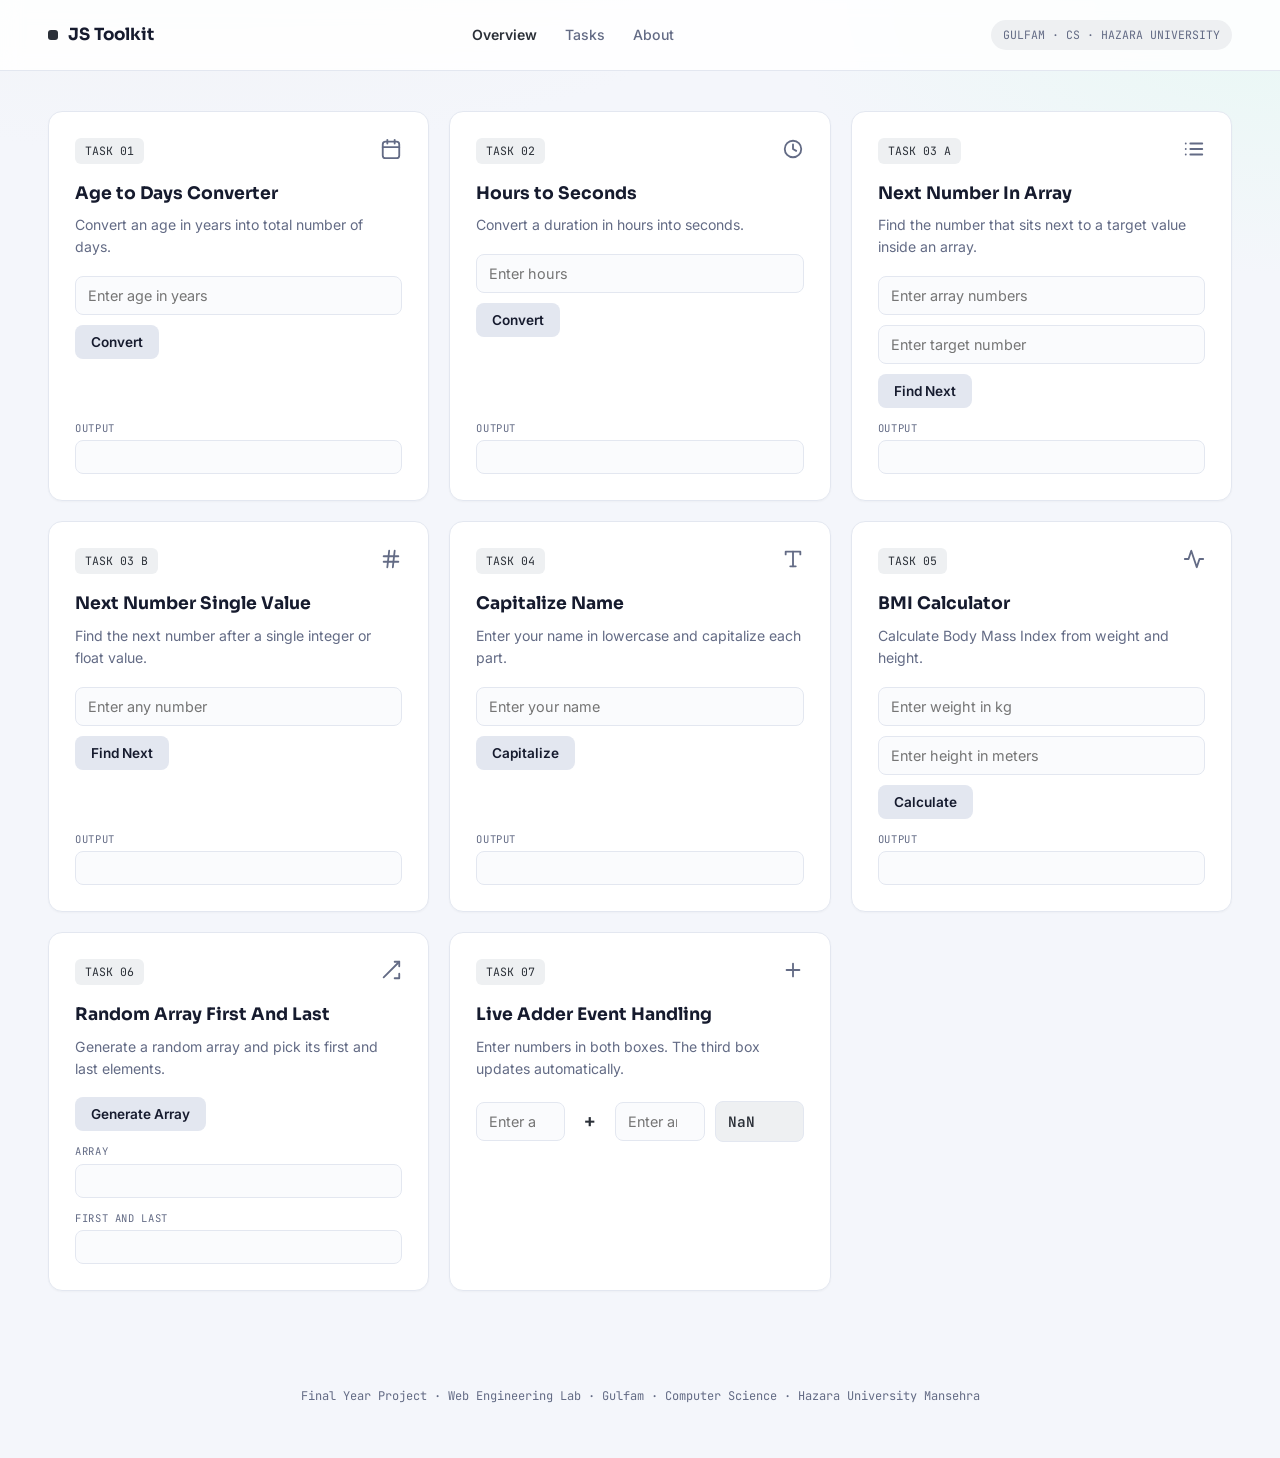
==== index.html @ b4208c53 "Update index.html" ====
<!DOCTYPE html>
<html lang="en">
<head>
<meta charset="UTF-8">
<meta name="viewport" content="width=device-width, initial-scale=1.0">

<title>JS Utility Toolkit</title>

<link rel="preconnect" href="https://fonts.googleapis.com">
<link rel="preconnect" href="https://fonts.gstatic.com" crossorigin>

<link href="https://fonts.googleapis.com/css2?family=Sora:wght@500;600;700;800&family=Inter:wght@400;500;600&family=JetBrains+Mono:wght@400;500&display=swap" rel="stylesheet">

<link rel="stylesheet" href="style.css">
</head>

<body>

<header class="topbar" id="topbar">

  <div class="brand">
    <span class="brand__dot"></span>
    JS Toolkit
  </div>

  <nav class="topbar__nav">
    <a href="#task1" class="active">Overview</a>
    <a href="#task1">Tasks</a>
    <a href="#about">About</a>
  </nav>

  <div class="meta">
    GULFAM · CS · HAZARA UNIVERSITY
  </div>

</header>


<main class="cards">

  <!-- TASK 1 -->
  <section class="card" id="task1">

    <div class="card__top">
      <span class="card__no">TASK 01</span>

      <div class="card__icon">
        <svg viewBox="0 0 24 24" fill="none"
        stroke="currentColor"
        stroke-width="2"
        stroke-linecap="round"
        stroke-linejoin="round">

          <rect x="3" y="4" width="18" height="18" rx="3"></rect>
          <line x1="16" y1="2" x2="16" y2="6"></line>
          <line x1="8" y1="2" x2="8" y2="6"></line>
          <line x1="3" y1="10" x2="21" y2="10"></line>

        </svg>
      </div>
    </div>

    <h3>Age to Days Converter</h3>

    <p>
      Convert an age in years into total number of days.
    </p>

    <input
      type="number"
      id="ageInput"
      placeholder="Enter age in years"
      min="0"
      step="any"
    >

    <button id="ageBtn">
      <span class="btn__label">Convert</span>
    </button>

    <div class="result" id="ageOutput">
      <span class="result-label">Output</span>
      <span class="result-value is-empty"></span>
    </div>

  </section>


  <!-- TASK 2 -->
  <section class="card" id="task2">

    <div class="card__top">
      <span class="card__no">TASK 02</span>

      <div class="card__icon">
        <svg viewBox="0 0 24 24" fill="none"
        stroke="currentColor"
        stroke-width="2"
        stroke-linecap="round"
        stroke-linejoin="round">

          <circle cx="12" cy="12" r="9"></circle>
          <polyline points="12 7 12 12 15.5 14"></polyline>

        </svg>
      </div>
    </div>

    <h3>Hours to Seconds</h3>

    <p>
      Convert a duration in hours into seconds.
    </p>

    <input
      type="number"
      id="hoursInput"
      placeholder="Enter hours"
      min="0"
      step="any"
    >

    <button id="hoursBtn">
      <span class="btn__label">Convert</span>
    </button>

    <div class="result" id="hoursOutput">
      <span class="result-label">Output</span>
      <span class="result-value is-empty"></span>
    </div>

  </section>


  <!-- TASK 3 A -->
  <section class="card" id="task3">

    <div class="card__top">
      <span class="card__no">TASK 03 A</span>

      <div class="card__icon">
        <svg viewBox="0 0 24 24" fill="none"
        stroke="currentColor"
        stroke-width="2"
        stroke-linecap="round"
        stroke-linejoin="round">

          <line x1="8" y1="6" x2="21" y2="6"></line>
          <line x1="8" y1="12" x2="21" y2="12"></line>
          <line x1="8" y1="18" x2="21" y2="18"></line>

          <line x1="3" y1="6" x2="3.01" y2="6"></line>
          <line x1="3" y1="12" x2="3.01" y2="12"></line>
          <line x1="3" y1="18" x2="3.01" y2="18"></line>

        </svg>
      </div>
    </div>

    <h3>Next Number In Array</h3>

    <p>
      Find the number that sits next to a target value inside an array.
    </p>

    <input
      type="text"
      id="arrayInput"
      placeholder="Enter array numbers"
    >

    <input
      type="number"
      id="arrayTarget"
      placeholder="Enter target number"
      step="any"
    >

    <button id="arrayBtn">
      <span class="btn__label">Find Next</span>
    </button>

    <div class="result" id="arrayOutput">
      <span class="result-label">Output</span>
      <span class="result-value is-empty"></span>
    </div>

  </section>


  <!-- TASK 3 B -->
  <section class="card" id="task3b">

    <div class="card__top">
      <span class="card__no">TASK 03 B</span>

      <div class="card__icon">
        <svg viewBox="0 0 24 24" fill="none"
        stroke="currentColor"
        stroke-width="2"
        stroke-linecap="round"
        stroke-linejoin="round">

          <line x1="4" y1="9" x2="20" y2="9"></line>
          <line x1="4" y1="15" x2="20" y2="15"></line>
          <line x1="10" y1="3" x2="8" y2="21"></line>
          <line x1="16" y1="3" x2="14" y2="21"></line>

        </svg>
      </div>
    </div>

    <h3>Next Number Single Value</h3>

    <p>
      Find the next number after a single integer or float value.
    </p>

    <input
      type="number"
      id="singleInput"
      placeholder="Enter any number"
      step="any"
    >

    <button id="singleBtn">
      <span class="btn__label">Find Next</span>
    </button>

    <div class="result" id="singleOutput">
      <span class="result-label">Output</span>
      <span class="result-value is-empty"></span>
    </div>

  </section>


  <!-- TASK 4 -->
  <section class="card" id="task4">

    <div class="card__top">
      <span class="card__no">TASK 04</span>

      <div class="card__icon">
        <svg viewBox="0 0 24 24" fill="none"
        stroke="currentColor"
        stroke-width="2"
        stroke-linecap="round"
        stroke-linejoin="round">

          <polyline points="4 7 4 4 20 4 20 7"></polyline>
          <line x1="9" y1="20" x2="15" y2="20"></line>
          <line x1="12" y1="4" x2="12" y2="20"></line>

        </svg>
      </div>
    </div>

    <h3>Capitalize Name</h3>

    <p>
      Enter your name in lowercase and capitalize each part.
    </p>

    <input
      type="text"
      id="nameInput"
      placeholder="Enter your name"
    >

    <button id="nameBtn">
      <span class="btn__label">Capitalize</span>
    </button>

    <div class="result" id="nameOutput">
      <span class="result-label">Output</span>
      <span class="result-value is-empty"></span>
    </div>

  </section>


  <!-- TASK 5 -->
  <section class="card" id="task5">

    <div class="card__top">
      <span class="card__no">TASK 05</span>

      <div class="card__icon">
        <svg viewBox="0 0 24 24" fill="none"
        stroke="currentColor"
        stroke-width="2"
        stroke-linecap="round"
        stroke-linejoin="round">

          <path d="M22 12h-4l-3 9L9 3l-3 9H2"></path>

        </svg>
      </div>
    </div>

    <h3>BMI Calculator</h3>

    <p>
      Calculate Body Mass Index from weight and height.
    </p>

    <input
      type="number"
      id="weightInput"
      placeholder="Enter weight in kg"
      min="0"
      step="any"
    >

    <input
      type="number"
      id="heightInput"
      placeholder="Enter height in meters"
      min="0"
      step="any"
    >

    <button id="bmiBtn">
      <span class="btn__label">Calculate</span>
    </button>

    <div class="result" id="bmiOutput">
      <span class="result-label">Output</span>
      <span class="result-value is-empty"></span>
    </div>

  </section>


  <!-- TASK 6 -->
  <section class="card" id="task6">

    <div class="card__top">
      <span class="card__no">TASK 06</span>

      <div class="card__icon">
        <svg viewBox="0 0 24 24" fill="none"
        stroke="currentColor"
        stroke-width="2"
        stroke-linecap="round"
        stroke-linejoin="round">

          <polyline points="16 3 21 3 21 8"></polyline>
          <line x1="4" y1="20" x2="21" y2="3"></line>
          <polyline points="21 16 21 21 16 21"></polyline>

        </svg>
      </div>
    </div>

    <h3>Random Array First And Last</h3>

    <p>
      Generate a random array and pick its first and last elements.
    </p>

    <button id="genArrayBtn">
      <span class="btn__label">Generate Array</span>
    </button>

    <div class="result" id="genArrayOutput">
      <span class="result-label">Array</span>
      <span class="result-value is-empty"></span>
    </div>

    <div class="result" id="endsOutput">
      <span class="result-label">First And Last</span>
      <span class="result-value is-empty"></span>
    </div>

  </section>


  <!-- TASK 7 -->
  <section class="card" id="task7">

    <div class="card__top">
      <span class="card__no">TASK 07</span>

      <div class="card__icon">
        <svg viewBox="0 0 24 24" fill="none"
        stroke="currentColor"
        stroke-width="2"
        stroke-linecap="round"
        stroke-linejoin="round">

          <line x1="12" y1="5" x2="12" y2="19"></line>
          <line x1="5" y1="12" x2="19" y2="12"></line>

        </svg>
      </div>
    </div>

    <h3>Live Adder Event Handling</h3>

    <p>
      Enter numbers in both boxes. The third box updates automatically.
    </p>

    <div class="triplet">

      <input
        type="number"
        id="box1"
        placeholder="Enter any number"
      >

      <span class="triplet__op">+</span>

      <input
        type="number"
        id="box2"
        placeholder="Enter any number"
      >

      <input
        type="text"
        id="box3"
        value="NaN"
        placeholder="NaN"
        readonly
      >

    </div>

  </section>

</main>


<footer class="pagefoot" id="about">

  <p>
    Final Year Project · Web Engineering Lab · Gulfam · Computer Science · Hazara University Mansehra
  </p>

</footer>


<script src="script.js"></script>

<script>

const topbar = document.getElementById("topbar");

window.addEventListener("scroll", () => {

  topbar.classList.toggle(
    "is-scrolled",
    window.scrollY > 8
  );

});


const cards = document.querySelectorAll(".card");

const io = new IntersectionObserver((entries) => {

  entries.forEach((entry) => {

    if (entry.isIntersecting) {

      entry.target.classList.add("is-visible");

      io.unobserve(entry.target);

    }

  });

}, {
  threshold: 0.12
});


cards.forEach((card) => io.observe(card));

</script>

</body>
            </html>
---- style.css ----
:root{
  --bg:#f4f6fb;
  --surface:#ffffff;
  --border:#e3e7f0;
  --ink:#161b2e;
  --ink-dim:#636b85;
  --indigo:#2b3038;
  --indigo-soft:#eef0f2;
  --teal:#0fa88a;
  --error:#d8455b;
  --radius:14px;
}

*{
  box-sizing:border-box;
}

html{
  scroll-behavior:smooth;
}

body{
  margin:0;
  background:
    radial-gradient(
      1100px 500px at 15% -10%,
      #f0f1f4 0%,
      transparent 60%
    ),
    radial-gradient(
      900px 500px at 100% 0%,
      #e8f8f4 0%,
      transparent 55%
    ),
    var(--bg);

  font-family:'Inter',sans-serif;
  color:var(--ink);
  line-height:1.55;
}

h3{
  font-family:'Sora',sans-serif;
  margin:0 0 8px;
  font-size:1.08rem;
}

code{
  font-family:'JetBrains Mono',monospace;
  background:var(--indigo-soft);
  color:var(--indigo);
  padding:0.1em 0.4em;
  border-radius:4px;
}


/* NAVBAR */

.topbar{
  display:flex;
  justify-content:space-between;
  align-items:center;

  padding:20px 48px;

  border-bottom:1px solid var(--border);

  background:rgba(255,255,255,0.85);

  backdrop-filter:blur(10px);
  -webkit-backdrop-filter:blur(10px);

  flex-wrap:wrap;
  gap:12px;

  position:sticky;
  top:0;
  z-index:10;

  transition:box-shadow 0.25s ease;
}

.topbar.is-scrolled{
  box-shadow:0 6px 20px rgba(22,27,46,0.06);
}

.brand{
  display:flex;
  align-items:center;
  gap:10px;

  font-family:'Sora',sans-serif;
  font-weight:700;
  font-size:1.05rem;
}

.brand__dot{
  width:10px;
  height:10px;
  border-radius:3px;
  background:var(--indigo);
}

.topbar__nav{
  display:flex;
  gap:28px;

  font-size:0.88rem;
  color:var(--ink-dim);
  font-weight:500;
}

.topbar__nav a{
  text-decoration:none;
  color:inherit;
}

.topbar__nav a.active,
.topbar__nav a:hover{
  color:var(--indigo);
  font-weight:600;
}

.meta{
  font-family:'JetBrains Mono',monospace;

  font-size:0.72rem;

  color:var(--ink-dim);

  background:var(--indigo-soft);

  padding:6px 12px;

  border-radius:20px;

  white-space:nowrap;
}


/* CARD GRID */

.cards{
  padding:40px 48px 60px;

  display:grid;

  grid-template-columns:repeat(3,1fr);

  gap:20px;

  align-items:stretch;
}

.card{
  background:var(--surface);

  border:1px solid var(--border);

  border-radius:var(--radius);

  padding:26px;

  box-shadow:0 1px 2px rgba(22,27,46,0.03);

  display:flex;
  flex-direction:column;

  min-height:280px;

  transition:
    box-shadow 0.2s ease,
    transform 0.2s ease,
    border-color 0.2s ease;

  opacity:0;
  transform:translateY(16px);
}

.card.is-visible{
  animation:cardIn 0.5s cubic-bezier(.2,.7,.3,1) forwards;
}

@keyframes cardIn{

  to{
    opacity:1;
    transform:translateY(0);
  }

}

.card:hover{
  box-shadow:0 10px 24px rgba(22,27,46,0.08);

  transform:translateY(-3px);

  border-color:#d3d9e6;
}

.card.is-visible:hover{
  transform:translateY(-3px);
}


.card__top{
  display:flex;

  justify-content:space-between;
  align-items:flex-start;

  margin-bottom:16px;
}

.card__no{
  font-family:'JetBrains Mono',monospace;

  font-size:0.72rem;

  color:var(--indigo);

  background:var(--indigo-soft);

  padding:4px 10px;

  border-radius:6px;
}

.card__icon{
  width:22px;
  height:22px;

  color:var(--ink-dim);

  flex-shrink:0;
}


/* INPUTS */

.card input{
  width:100%;

  border:1px solid var(--border);

  background:#fafbfd;

  border-radius:8px;

  padding:10px 12px;

  font-family:'Inter',sans-serif;

  font-size:0.9rem;

  margin-bottom:10px;

  color:var(--ink);

  transition:
    border-color 0.2s ease,
    box-shadow 0.2s ease;
}

.card input:focus{
  outline:none;

  border-color:var(--indigo);

  box-shadow:
    0 0 0 3px var(--indigo-soft);
}

.card input[readonly]{
  background:var(--indigo-soft);

  color:var(--indigo);

  font-family:'JetBrains Mono',monospace;

  font-weight:600;

  cursor:default;
}


/* TEXT */

.card p{
  font-size:0.88rem;

  color:var(--ink-dim);

  margin:0 0 18px;
}


/* BUTTON */

.card button{
  align-self:flex-start;

  display:inline-flex;

  align-items:center;

  gap:8px;

  background:#e3e7f0;

  color:var(--ink);

  border:none;

  padding:9px 16px;

  border-radius:8px;

  font-family:'Inter',sans-serif;

  font-weight:600;

  font-size:0.85rem;

  cursor:pointer;

  position:relative;

  overflow:hidden;

  transition:
    background 0.2s ease,
    transform 0.15s ease,
    box-shadow 0.2s ease;
}

.btn__arrow{
  display:none !important;
}

.btn__label{
  position:relative;
  z-index:1;
}

.card button:hover{
  background:#d3d8e4;

  transform:translateY(-2px);

  box-shadow:
    0 6px 14px rgba(43,48,56,0.15);
}

.card button:active{
  transform:translateY(0) scale(0.97);

  box-shadow:
    0 2px 6px rgba(43,48,56,0.12);
}


/* RESULT */

.result{
  margin-top:auto;

  padding-top:12px;

  border-top:none !important;

  min-height:1.3em;
}

.result-label{
  display:block;

  font-family:'JetBrains Mono',monospace;

  font-size:0.66rem;

  color:var(--ink-dim);

  text-transform:uppercase;

  letter-spacing:0.06em;

  margin-bottom:4px;
}

.result-value{
  display:block;

  font-family:'JetBrains Mono',monospace;

  font-size:0.85rem;

  color:var(--teal);

  word-break:break-word;

  border-radius:6px;

  min-height:34px;

  padding:8px 10px;

  background:#fafbfd;

  border:1px solid var(--border) !important;
}


/*
  Important:
  Empty result box bhi solid border use karega.
  Koi dashed border nahi.
*/

.result-value.is-empty{
  min-height:34px;

  border:1px solid var(--border) !important;

  border-radius:8px;

  background:#fafbfd;
}

.result-value.is-error{
  color:var(--error);
}


/* TASK 7 */

.triplet{
  display:grid;

  grid-template-columns:
    minmax(0,1fr)
    30px
    minmax(0,1fr)
    minmax(0,1fr);

  align-items:center;

  gap:10px;

  margin-top:4px;
}

.triplet input{
  width:100%;

  margin-bottom:0;
}

.triplet__op{
  display:flex;

  align-items:center;
  justify-content:center;

  font-family:'JetBrains Mono',monospace;

  font-size:1.2rem;

  color:var(--indigo);

  font-weight:600;
}


/* FOOTER */

.pagefoot{
  text-align:center;

  padding:24px 20px 40px;
}

.pagefoot p{
  font-family:'JetBrains Mono',monospace;

  font-size:0.75rem;

  color:var(--ink-dim);
}


/* RESPONSIVE */

@media (max-width:960px){

  .cards{
    grid-template-columns:repeat(2,1fr);
  }

  .triplet{
    grid-template-columns:1fr 30px 1fr 1fr;
  }

}


@media (max-width:640px){

  .topbar{
    padding:16px 20px;
  }

  .topbar__nav{
    gap:16px;
  }

  .cards{
    grid-template-columns:1fr;

    padding:24px 20px 40px;
  }

  .triplet{
    grid-template-columns:1fr;
    gap:8px;
  }

  .triplet__op{
    height:20px;
  }

}


/* REDUCE MOTION */

@media (prefers-reduced-motion:reduce){

  .card,
  .card button,
  .card input{
    transition:none;
  }

  .card:hover{
    transform:none;
  }

  .card{
    animation:none !important;

    opacity:1;

    transform:none;
  }

  }
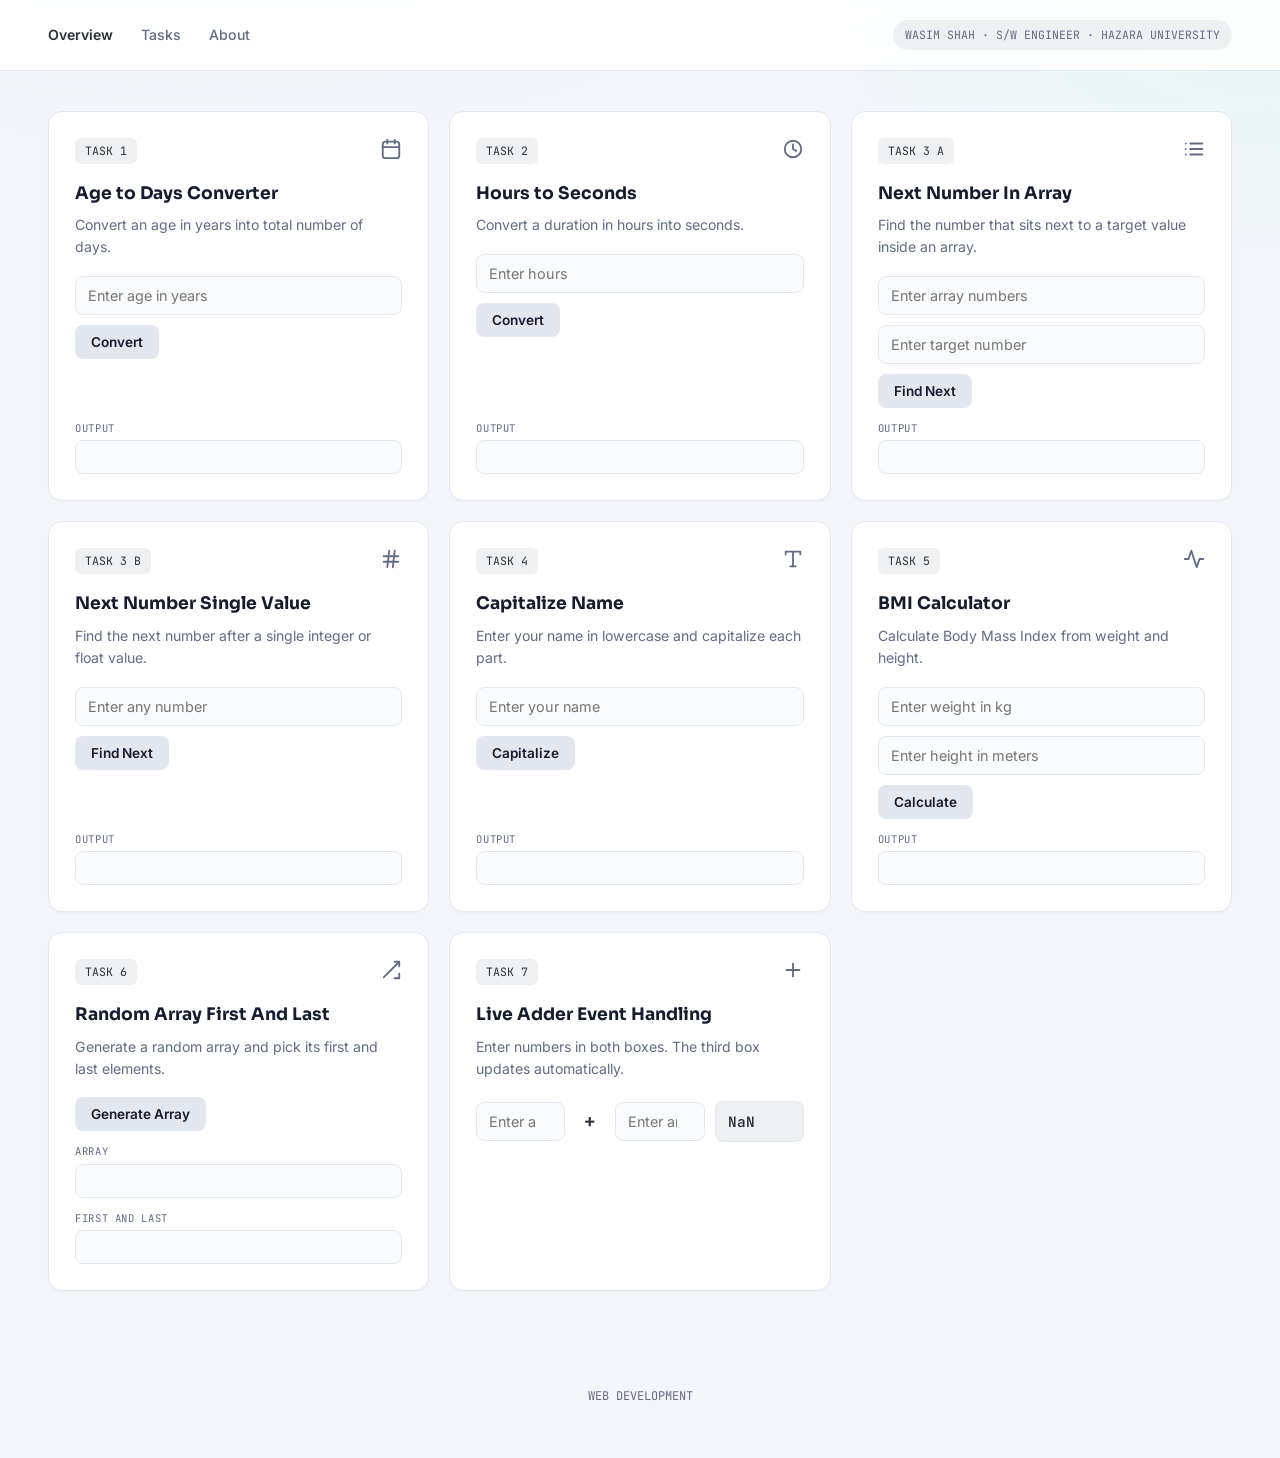
==== commit 3d1b44cd: "Update index.html" ====
--- a/index.html
+++ b/index.html
@@ -4,8 +4,6 @@
 <meta charset="UTF-8">
 <meta name="viewport" content="width=device-width, initial-scale=1.0">
 
-<title>JS Utility Toolkit</title>
-
 <link rel="preconnect" href="https://fonts.googleapis.com">
 <link rel="preconnect" href="https://fonts.gstatic.com" crossorigin>
 
@@ -18,10 +16,6 @@
 
 <header class="topbar" id="topbar">
 
-  <div class="brand">
-    <span class="brand__dot"></span>
-    JS Toolkit
-  </div>
 
   <nav class="topbar__nav">
     <a href="#task1" class="active">Overview</a>
@@ -30,7 +24,7 @@
   </nav>
 
   <div class="meta">
-    GULFAM · CS · HAZARA UNIVERSITY
+    WASIM SHAH · S/W ENGINEER · HAZARA UNIVERSITY
   </div>
 
 </header>
@@ -42,7 +36,7 @@
   <section class="card" id="task1">
 
     <div class="card__top">
-      <span class="card__no">TASK 01</span>
+      <span class="card__no">TASK 1</span>
 
       <div class="card__icon">
         <svg viewBox="0 0 24 24" fill="none"
@@ -90,7 +84,7 @@
   <section class="card" id="task2">
 
     <div class="card__top">
-      <span class="card__no">TASK 02</span>
+      <span class="card__no">TASK 2</span>
 
       <div class="card__icon">
         <svg viewBox="0 0 24 24" fill="none"
@@ -136,7 +130,7 @@
   <section class="card" id="task3">
 
     <div class="card__top">
-      <span class="card__no">TASK 03 A</span>
+      <span class="card__no">TASK 3 A</span>
 
       <div class="card__icon">
         <svg viewBox="0 0 24 24" fill="none"
@@ -192,7 +186,7 @@
   <section class="card" id="task3b">
 
     <div class="card__top">
-      <span class="card__no">TASK 03 B</span>
+      <span class="card__no">TASK 3 B</span>
 
       <div class="card__icon">
         <svg viewBox="0 0 24 24" fill="none"
@@ -239,7 +233,7 @@
   <section class="card" id="task4">
 
     <div class="card__top">
-      <span class="card__no">TASK 04</span>
+      <span class="card__no">TASK 4</span>
 
       <div class="card__icon">
         <svg viewBox="0 0 24 24" fill="none"
@@ -284,7 +278,7 @@
   <section class="card" id="task5">
 
     <div class="card__top">
-      <span class="card__no">TASK 05</span>
+      <span class="card__no">TASK 5</span>
 
       <div class="card__icon">
         <svg viewBox="0 0 24 24" fill="none"
@@ -337,7 +331,7 @@
   <section class="card" id="task6">
 
     <div class="card__top">
-      <span class="card__no">TASK 06</span>
+      <span class="card__no">TASK 6</span>
 
       <div class="card__icon">
         <svg viewBox="0 0 24 24" fill="none"
@@ -381,7 +375,7 @@
   <section class="card" id="task7">
 
     <div class="card__top">
-      <span class="card__no">TASK 07</span>
+      <span class="card__no">TASK 7</span>
 
       <div class="card__icon">
         <svg viewBox="0 0 24 24" fill="none"
@@ -437,7 +431,7 @@
 <footer class="pagefoot" id="about">
 
   <p>
-    Final Year Project · Web Engineering Lab · Gulfam · Computer Science · Hazara University Mansehra
+     WEB DEVELOPMENT
   </p>
 
 </footer>
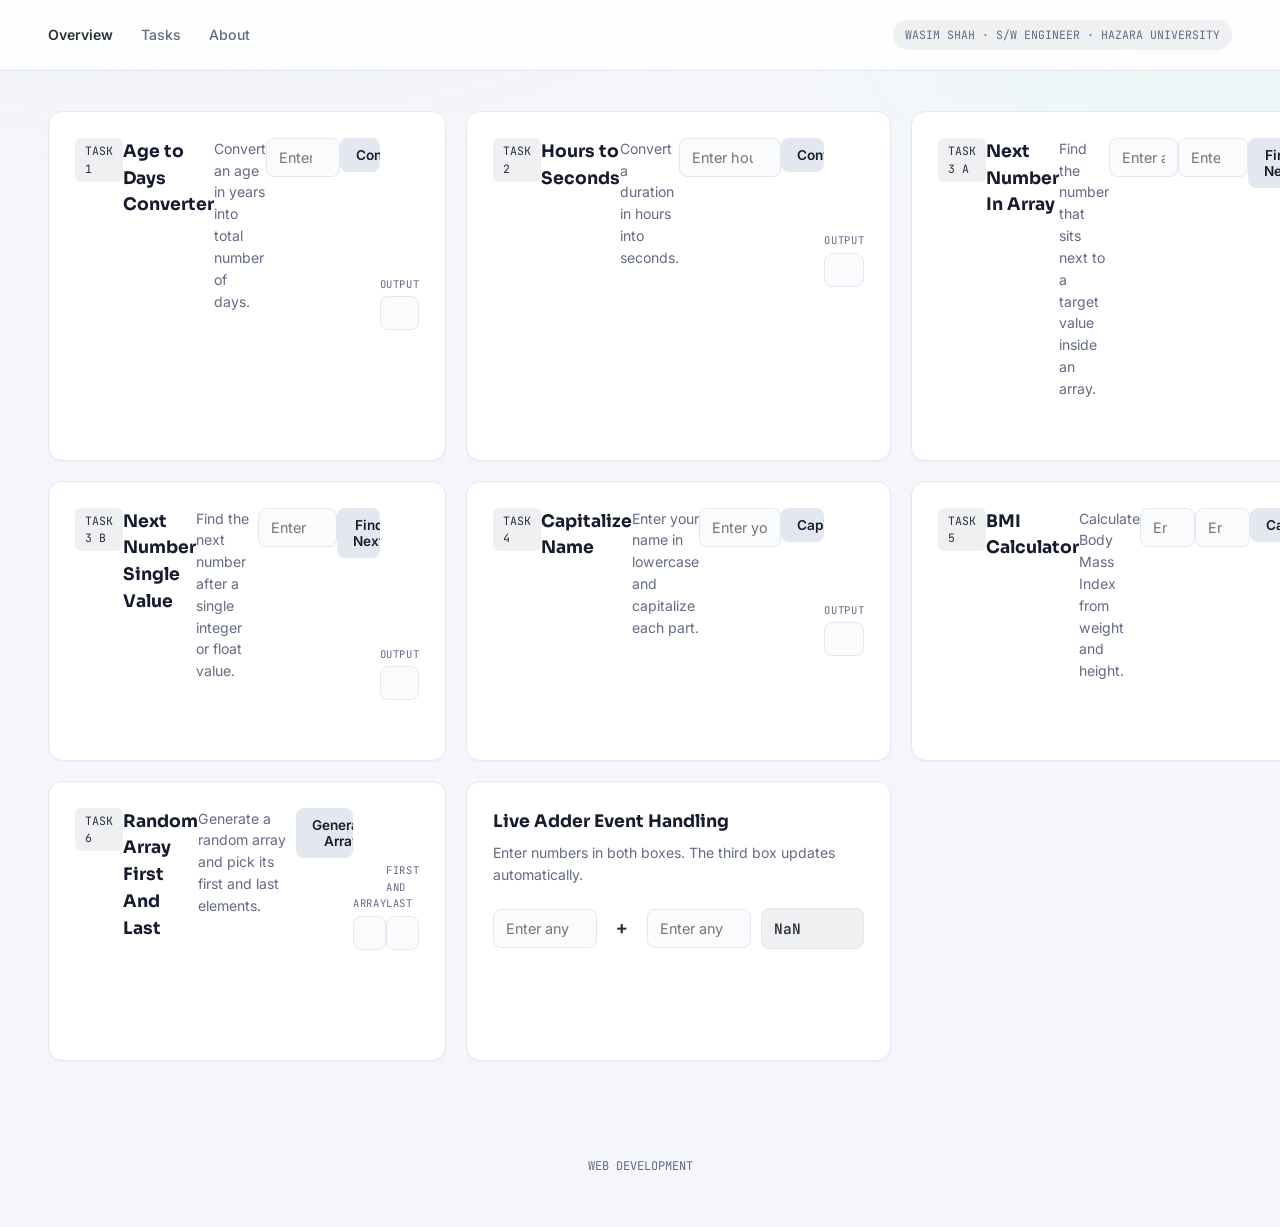
==== commit 4dfe05d6: "Update index.html" ====
--- a/index.html
+++ b/index.html
@@ -38,22 +38,6 @@
     <div class="card__top">
       <span class="card__no">TASK 1</span>
 
-      <div class="card__icon">
-        <svg viewBox="0 0 24 24" fill="none"
-        stroke="currentColor"
-        stroke-width="2"
-        stroke-linecap="round"
-        stroke-linejoin="round">
-
-          <rect x="3" y="4" width="18" height="18" rx="3"></rect>
-          <line x1="16" y1="2" x2="16" y2="6"></line>
-          <line x1="8" y1="2" x2="8" y2="6"></line>
-          <line x1="3" y1="10" x2="21" y2="10"></line>
-
-        </svg>
-      </div>
-    </div>
-
     <h3>Age to Days Converter</h3>
 
     <p>
@@ -86,19 +70,7 @@
     <div class="card__top">
       <span class="card__no">TASK 2</span>
 
-      <div class="card__icon">
-        <svg viewBox="0 0 24 24" fill="none"
-        stroke="currentColor"
-        stroke-width="2"
-        stroke-linecap="round"
-        stroke-linejoin="round">
-
-          <circle cx="12" cy="12" r="9"></circle>
-          <polyline points="12 7 12 12 15.5 14"></polyline>
-
-        </svg>
-      </div>
-    </div>
+
 
     <h3>Hours to Seconds</h3>
 
@@ -132,24 +104,7 @@
     <div class="card__top">
       <span class="card__no">TASK 3 A</span>
 
-      <div class="card__icon">
-        <svg viewBox="0 0 24 24" fill="none"
-        stroke="currentColor"
-        stroke-width="2"
-        stroke-linecap="round"
-        stroke-linejoin="round">
-
-          <line x1="8" y1="6" x2="21" y2="6"></line>
-          <line x1="8" y1="12" x2="21" y2="12"></line>
-          <line x1="8" y1="18" x2="21" y2="18"></line>
-
-          <line x1="3" y1="6" x2="3.01" y2="6"></line>
-          <line x1="3" y1="12" x2="3.01" y2="12"></line>
-          <line x1="3" y1="18" x2="3.01" y2="18"></line>
-
-        </svg>
-      </div>
-    </div>
+
 
     <h3>Next Number In Array</h3>
 
@@ -188,21 +143,7 @@
     <div class="card__top">
       <span class="card__no">TASK 3 B</span>
 
-      <div class="card__icon">
-        <svg viewBox="0 0 24 24" fill="none"
-        stroke="currentColor"
-        stroke-width="2"
-        stroke-linecap="round"
-        stroke-linejoin="round">
-
-          <line x1="4" y1="9" x2="20" y2="9"></line>
-          <line x1="4" y1="15" x2="20" y2="15"></line>
-          <line x1="10" y1="3" x2="8" y2="21"></line>
-          <line x1="16" y1="3" x2="14" y2="21"></line>
-
-        </svg>
-      </div>
-    </div>
+
 
     <h3>Next Number Single Value</h3>
 
@@ -235,20 +176,7 @@
     <div class="card__top">
       <span class="card__no">TASK 4</span>
 
-      <div class="card__icon">
-        <svg viewBox="0 0 24 24" fill="none"
-        stroke="currentColor"
-        stroke-width="2"
-        stroke-linecap="round"
-        stroke-linejoin="round">
-
-          <polyline points="4 7 4 4 20 4 20 7"></polyline>
-          <line x1="9" y1="20" x2="15" y2="20"></line>
-          <line x1="12" y1="4" x2="12" y2="20"></line>
-
-        </svg>
-      </div>
-    </div>
+
 
     <h3>Capitalize Name</h3>
 
@@ -280,18 +208,6 @@
     <div class="card__top">
       <span class="card__no">TASK 5</span>
 
-      <div class="card__icon">
-        <svg viewBox="0 0 24 24" fill="none"
-        stroke="currentColor"
-        stroke-width="2"
-        stroke-linecap="round"
-        stroke-linejoin="round">
-
-          <path d="M22 12h-4l-3 9L9 3l-3 9H2"></path>
-
-        </svg>
-      </div>
-    </div>
 
     <h3>BMI Calculator</h3>
 
@@ -333,20 +249,7 @@
     <div class="card__top">
       <span class="card__no">TASK 6</span>
 
-      <div class="card__icon">
-        <svg viewBox="0 0 24 24" fill="none"
-        stroke="currentColor"
-        stroke-width="2"
-        stroke-linecap="round"
-        stroke-linejoin="round">
-
-          <polyline points="16 3 21 3 21 8"></polyline>
-          <line x1="4" y1="20" x2="21" y2="3"></line>
-          <polyline points="21 16 21 21 16 21"></polyline>
-
-        </svg>
-      </div>
-    </div>
+
 
     <h3>Random Array First And Last</h3>
 
@@ -374,22 +277,7 @@
   <!-- TASK 7 -->
   <section class="card" id="task7">
 
-    <div class="card__top">
-      <span class="card__no">TASK 7</span>
-
-      <div class="card__icon">
-        <svg viewBox="0 0 24 24" fill="none"
-        stroke="currentColor"
-        stroke-width="2"
-        stroke-linecap="round"
-        stroke-linejoin="round">
-
-          <line x1="12" y1="5" x2="12" y2="19"></line>
-          <line x1="5" y1="12" x2="19" y2="12"></line>
-
-        </svg>
-      </div>
-    </div>
+
 
     <h3>Live Adder Event Handling</h3>
 
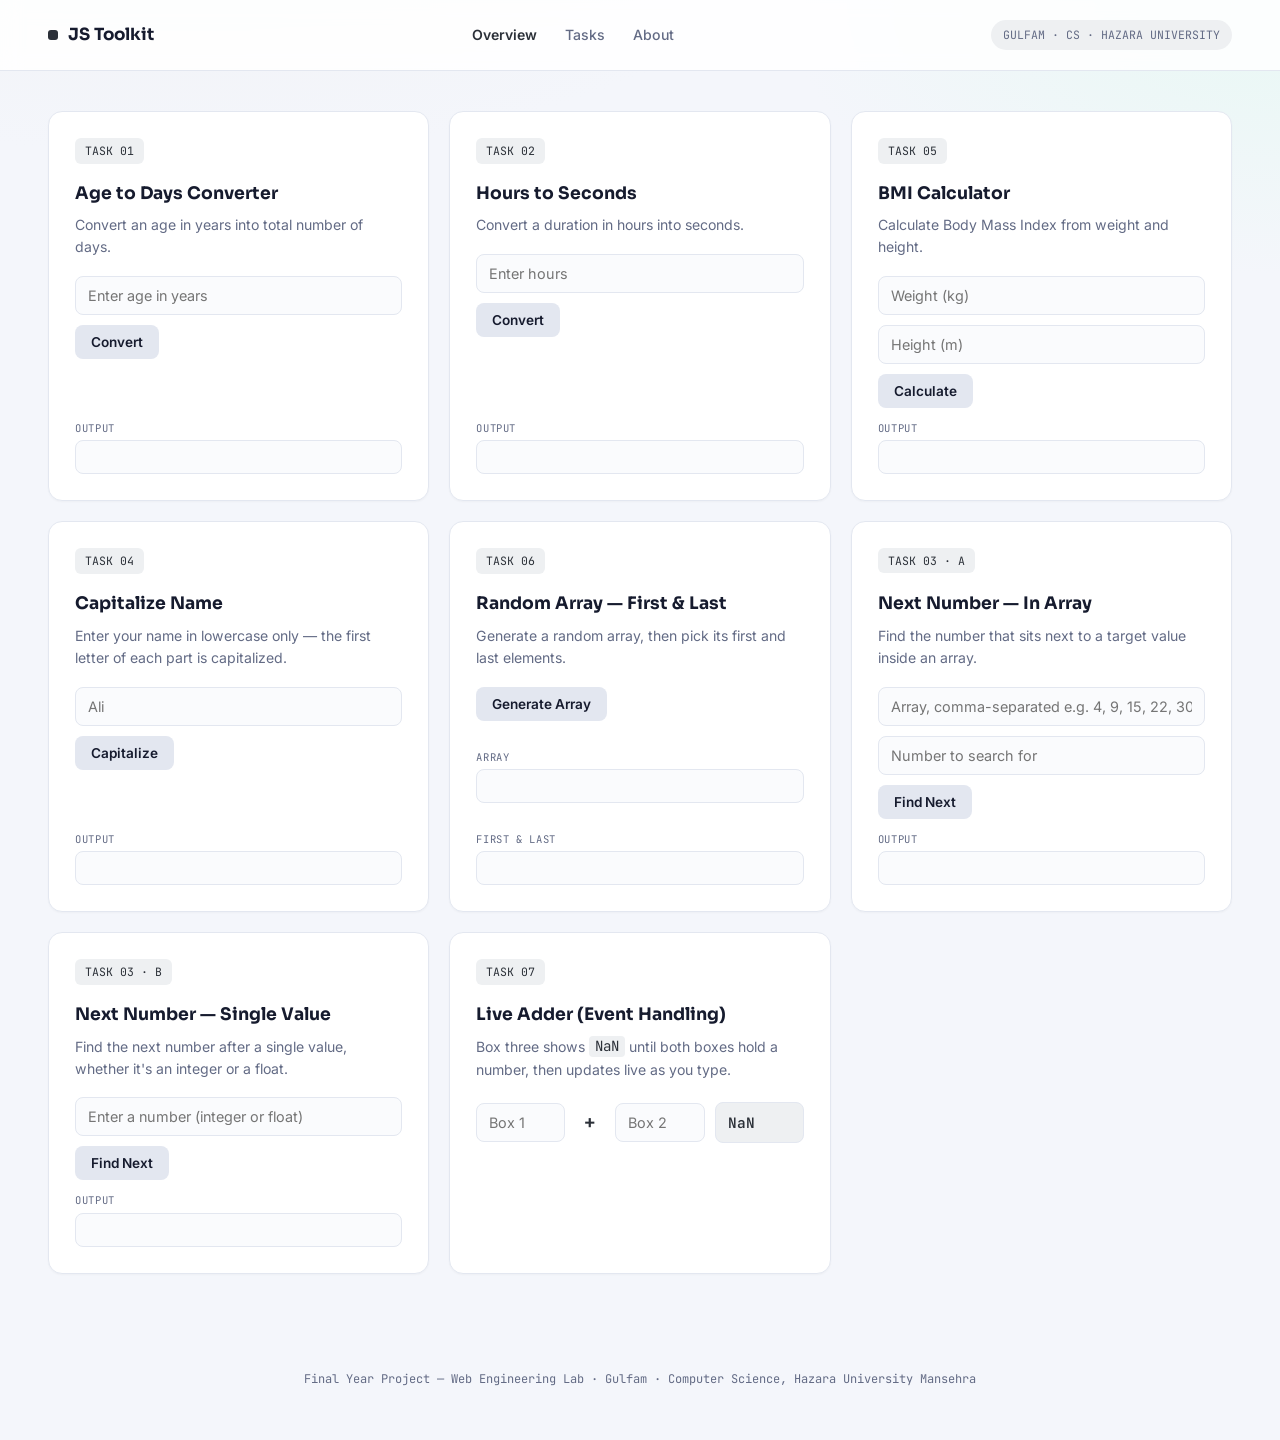
==== commit c62d4675: "Update index.html" ====
--- a/index.html
+++ b/index.html
@@ -3,19 +3,17 @@
 <head>
 <meta charset="UTF-8">
 <meta name="viewport" content="width=device-width, initial-scale=1.0">
-
+<title>JS Utility Toolkit — Web Engineering Lab</title>
 <link rel="preconnect" href="https://fonts.googleapis.com">
 <link rel="preconnect" href="https://fonts.gstatic.com" crossorigin>
-
 <link href="https://fonts.googleapis.com/css2?family=Sora:wght@500;600;700;800&family=Inter:wght@400;500;600&family=JetBrains+Mono:wght@400;500&display=swap" rel="stylesheet">
-
 <link rel="stylesheet" href="style.css">
 </head>
 
 <body>
 
 <header class="topbar" id="topbar">
-
+  <div class="brand"><span class="brand__dot"></span>JS Toolkit</div>
 
   <nav class="topbar__nav">
     <a href="#task1" class="active">Overview</a>
@@ -23,34 +21,22 @@
     <a href="#about">About</a>
   </nav>
 
-  <div class="meta">
-    WASIM SHAH · S/W ENGINEER · HAZARA UNIVERSITY
-  </div>
-
+  <div class="meta">GULFAM · CS · HAZARA UNIVERSITY</div>
 </header>
-
 
 <main class="cards">
 
   <!-- TASK 1 -->
   <section class="card" id="task1">
-
-    <div class="card__top">
-      <span class="card__no">TASK 1</span>
+    <div class="card__top">
+      <span class="card__no">TASK 01</span>
+    </div>
 
     <h3>Age to Days Converter</h3>
-
-    <p>
-      Convert an age in years into total number of days.
-    </p>
-
-    <input
-      type="number"
-      id="ageInput"
-      placeholder="Enter age in years"
-      min="0"
-      step="any"
-    >
+    <p>Convert an age in years into total number of days.</p>
+
+    <input type="number" id="ageInput"
+    placeholder="Enter age in years" min="0" step="any">
 
     <button id="ageBtn">
       <span class="btn__label">Convert</span>
@@ -60,31 +46,20 @@
       <span class="result-label">Output</span>
       <span class="result-value is-empty"></span>
     </div>
-
   </section>
 
 
   <!-- TASK 2 -->
   <section class="card" id="task2">
-
-    <div class="card__top">
-      <span class="card__no">TASK 2</span>
-
-
+    <div class="card__top">
+      <span class="card__no">TASK 02</span>
+    </div>
 
     <h3>Hours to Seconds</h3>
-
-    <p>
-      Convert a duration in hours into seconds.
-    </p>
-
-    <input
-      type="number"
-      id="hoursInput"
-      placeholder="Enter hours"
-      min="0"
-      step="any"
-    >
+    <p>Convert a duration in hours into seconds.</p>
+
+    <input type="number" id="hoursInput"
+    placeholder="Enter hours" min="0" step="any">
 
     <button id="hoursBtn">
       <span class="btn__label">Convert</span>
@@ -94,36 +69,99 @@
       <span class="result-label">Output</span>
       <span class="result-value is-empty"></span>
     </div>
-
-  </section>
-
-
-  <!-- TASK 3 A -->
+  </section>
+
+
+  <!-- TASK 5 -->
+  <section class="card" id="task5">
+    <div class="card__top">
+      <span class="card__no">TASK 05</span>
+    </div>
+
+    <h3>BMI Calculator</h3>
+    <p>Calculate Body Mass Index from weight and height.</p>
+
+    <input type="number" id="weightInput"
+    placeholder="Weight (kg)" min="0" step="any">
+
+    <input type="number" id="heightInput"
+    placeholder="Height (m)" min="0" step="any">
+
+    <button id="bmiBtn">
+      <span class="btn__label">Calculate</span>
+    </button>
+
+    <div class="result" id="bmiOutput">
+      <span class="result-label">Output</span>
+      <span class="result-value is-empty"></span>
+    </div>
+  </section>
+
+
+  <!-- TASK 4 -->
+  <section class="card" id="task4">
+    <div class="card__top">
+      <span class="card__no">TASK 04</span>
+    </div>
+
+    <h3>Capitalize Name</h3>
+
+    <p>
+      Enter your name in lowercase only — the first letter of each part is capitalized.
+    </p>
+
+    <input type="text" id="nameInput" placeholder="Ali">
+
+    <button id="nameBtn">
+      <span class="btn__label">Capitalize</span>
+    </button>
+
+    <div class="result" id="nameOutput">
+      <span class="result-label">Output</span>
+      <span class="result-value is-empty"></span>
+    </div>
+  </section>
+
+
+  <!-- TASK 6 -->
+  <section class="card" id="task6">
+    <div class="card__top">
+      <span class="card__no">TASK 06</span>
+    </div>
+
+    <h3>Random Array — First &amp; Last</h3>
+    <p>Generate a random array, then pick its first and last elements.</p>
+
+    <button id="genArrayBtn">
+      <span class="btn__label">Generate Array</span>
+    </button>
+
+    <div class="result" id="genArrayOutput">
+      <span class="result-label">Array</span>
+      <span class="result-value is-empty"></span>
+    </div>
+
+    <div class="result" id="endsOutput">
+      <span class="result-label">First &amp; Last</span>
+      <span class="result-value is-empty"></span>
+    </div>
+  </section>
+
+
+  <!-- TASK 3A -->
   <section class="card" id="task3">
-
-    <div class="card__top">
-      <span class="card__no">TASK 3 A</span>
-
-
-
-    <h3>Next Number In Array</h3>
-
-    <p>
-      Find the number that sits next to a target value inside an array.
-    </p>
-
-    <input
-      type="text"
-      id="arrayInput"
-      placeholder="Enter array numbers"
-    >
-
-    <input
-      type="number"
-      id="arrayTarget"
-      placeholder="Enter target number"
-      step="any"
-    >
+    <div class="card__top">
+      <span class="card__no">TASK 03 · A</span>
+    </div>
+
+    <h3>Next Number — In Array</h3>
+    <p>Find the number that sits next to a target value inside an array.</p>
+
+    <input type="text" id="arrayInput"
+    placeholder="Array, comma-separated e.g. 4, 9, 15, 22, 30">
+
+    <input type="number" id="arrayTarget"
+    placeholder="Number to search for" step="any">
 
     <button id="arrayBtn">
       <span class="btn__label">Find Next</span>
@@ -133,30 +171,20 @@
       <span class="result-label">Output</span>
       <span class="result-value is-empty"></span>
     </div>
-
-  </section>
-
-
-  <!-- TASK 3 B -->
+  </section>
+
+
+  <!-- TASK 3B -->
   <section class="card" id="task3b">
-
-    <div class="card__top">
-      <span class="card__no">TASK 3 B</span>
-
-
-
-    <h3>Next Number Single Value</h3>
-
-    <p>
-      Find the next number after a single integer or float value.
-    </p>
-
-    <input
-      type="number"
-      id="singleInput"
-      placeholder="Enter any number"
-      step="any"
-    >
+    <div class="card__top">
+      <span class="card__no">TASK 03 · B</span>
+    </div>
+
+    <h3>Next Number — Single Value</h3>
+    <p>Find the next number after a single value, whether it's an integer or a float.</p>
+
+    <input type="number" id="singleInput"
+    placeholder="Enter a number (integer or float)" step="any">
 
     <button id="singleBtn">
       <span class="btn__label">Find Next</span>
@@ -166,205 +194,69 @@
       <span class="result-label">Output</span>
       <span class="result-value is-empty"></span>
     </div>
-
-  </section>
-
-
-  <!-- TASK 4 -->
-  <section class="card" id="task4">
-
-    <div class="card__top">
-      <span class="card__no">TASK 4</span>
-
-
-
-    <h3>Capitalize Name</h3>
-
-    <p>
-      Enter your name in lowercase and capitalize each part.
-    </p>
-
-    <input
-      type="text"
-      id="nameInput"
-      placeholder="Enter your name"
-    >
-
-    <button id="nameBtn">
-      <span class="btn__label">Capitalize</span>
-    </button>
-
-    <div class="result" id="nameOutput">
-      <span class="result-label">Output</span>
-      <span class="result-value is-empty"></span>
-    </div>
-
-  </section>
-
-
-  <!-- TASK 5 -->
-  <section class="card" id="task5">
-
-    <div class="card__top">
-      <span class="card__no">TASK 5</span>
-
-
-    <h3>BMI Calculator</h3>
-
-    <p>
-      Calculate Body Mass Index from weight and height.
-    </p>
-
-    <input
-      type="number"
-      id="weightInput"
-      placeholder="Enter weight in kg"
-      min="0"
-      step="any"
-    >
-
-    <input
-      type="number"
-      id="heightInput"
-      placeholder="Enter height in meters"
-      min="0"
-      step="any"
-    >
-
-    <button id="bmiBtn">
-      <span class="btn__label">Calculate</span>
-    </button>
-
-    <div class="result" id="bmiOutput">
-      <span class="result-label">Output</span>
-      <span class="result-value is-empty"></span>
-    </div>
-
-  </section>
-
-
-  <!-- TASK 6 -->
-  <section class="card" id="task6">
-
-    <div class="card__top">
-      <span class="card__no">TASK 6</span>
-
-
-
-    <h3>Random Array First And Last</h3>
-
-    <p>
-      Generate a random array and pick its first and last elements.
-    </p>
-
-    <button id="genArrayBtn">
-      <span class="btn__label">Generate Array</span>
-    </button>
-
-    <div class="result" id="genArrayOutput">
-      <span class="result-label">Array</span>
-      <span class="result-value is-empty"></span>
-    </div>
-
-    <div class="result" id="endsOutput">
-      <span class="result-label">First And Last</span>
-      <span class="result-value is-empty"></span>
-    </div>
-
   </section>
 
 
   <!-- TASK 7 -->
   <section class="card" id="task7">
-
-
-
-    <h3>Live Adder Event Handling</h3>
+    <div class="card__top">
+      <span class="card__no">TASK 07</span>
+    </div>
+
+    <h3>Live Adder (Event Handling)</h3>
 
     <p>
-      Enter numbers in both boxes. The third box updates automatically.
+      Box three shows <code>NaN</code> until both boxes hold a number,
+      then updates live as you type.
     </p>
 
     <div class="triplet">
-
-      <input
-        type="number"
-        id="box1"
-        placeholder="Enter any number"
-      >
+      <input type="number" id="box1" placeholder="Box 1">
 
       <span class="triplet__op">+</span>
 
-      <input
-        type="number"
-        id="box2"
-        placeholder="Enter any number"
-      >
-
-      <input
-        type="text"
-        id="box3"
-        value="NaN"
-        placeholder="NaN"
-        readonly
-      >
-
-    </div>
-
+      <input type="number" id="box2" placeholder="Box 2">
+
+      <input type="text" id="box3" placeholder="NaN" readonly>
+    </div>
   </section>
 
 </main>
 
 
 <footer class="pagefoot" id="about">
-
   <p>
-     WEB DEVELOPMENT
+    Final Year Project — Web Engineering Lab · Gulfam · Computer Science,
+    Hazara University Mansehra
   </p>
-
 </footer>
 
 
 <script src="script.js"></script>
 
 <script>
-
-const topbar = document.getElementById("topbar");
-
-window.addEventListener("scroll", () => {
-
-  topbar.classList.toggle(
-    "is-scrolled",
-    window.scrollY > 8
-  );
-
-});
-
-
-const cards = document.querySelectorAll(".card");
-
-const io = new IntersectionObserver((entries) => {
-
-  entries.forEach((entry) => {
-
-    if (entry.isIntersecting) {
-
-      entry.target.classList.add("is-visible");
-
-      io.unobserve(entry.target);
-
-    }
-
+  const topbar = document.getElementById("topbar");
+
+  window.addEventListener("scroll", () => {
+    topbar.classList.toggle(
+      "is-scrolled",
+      window.scrollY > 8
+    );
   });
 
-}, {
-  threshold: 0.12
-});
-
-
-cards.forEach((card) => io.observe(card));
-
+  const cards = document.querySelectorAll(".card");
+
+  const io = new IntersectionObserver((entries) => {
+    entries.forEach((entry) => {
+      if (entry.isIntersecting) {
+        entry.target.classList.add("is-visible");
+        io.unobserve(entry.target);
+      }
+    });
+  }, { threshold: 0.12 });
+
+  cards.forEach((card) => io.observe(card));
 </script>
 
 </body>
-            </html>
+</html>
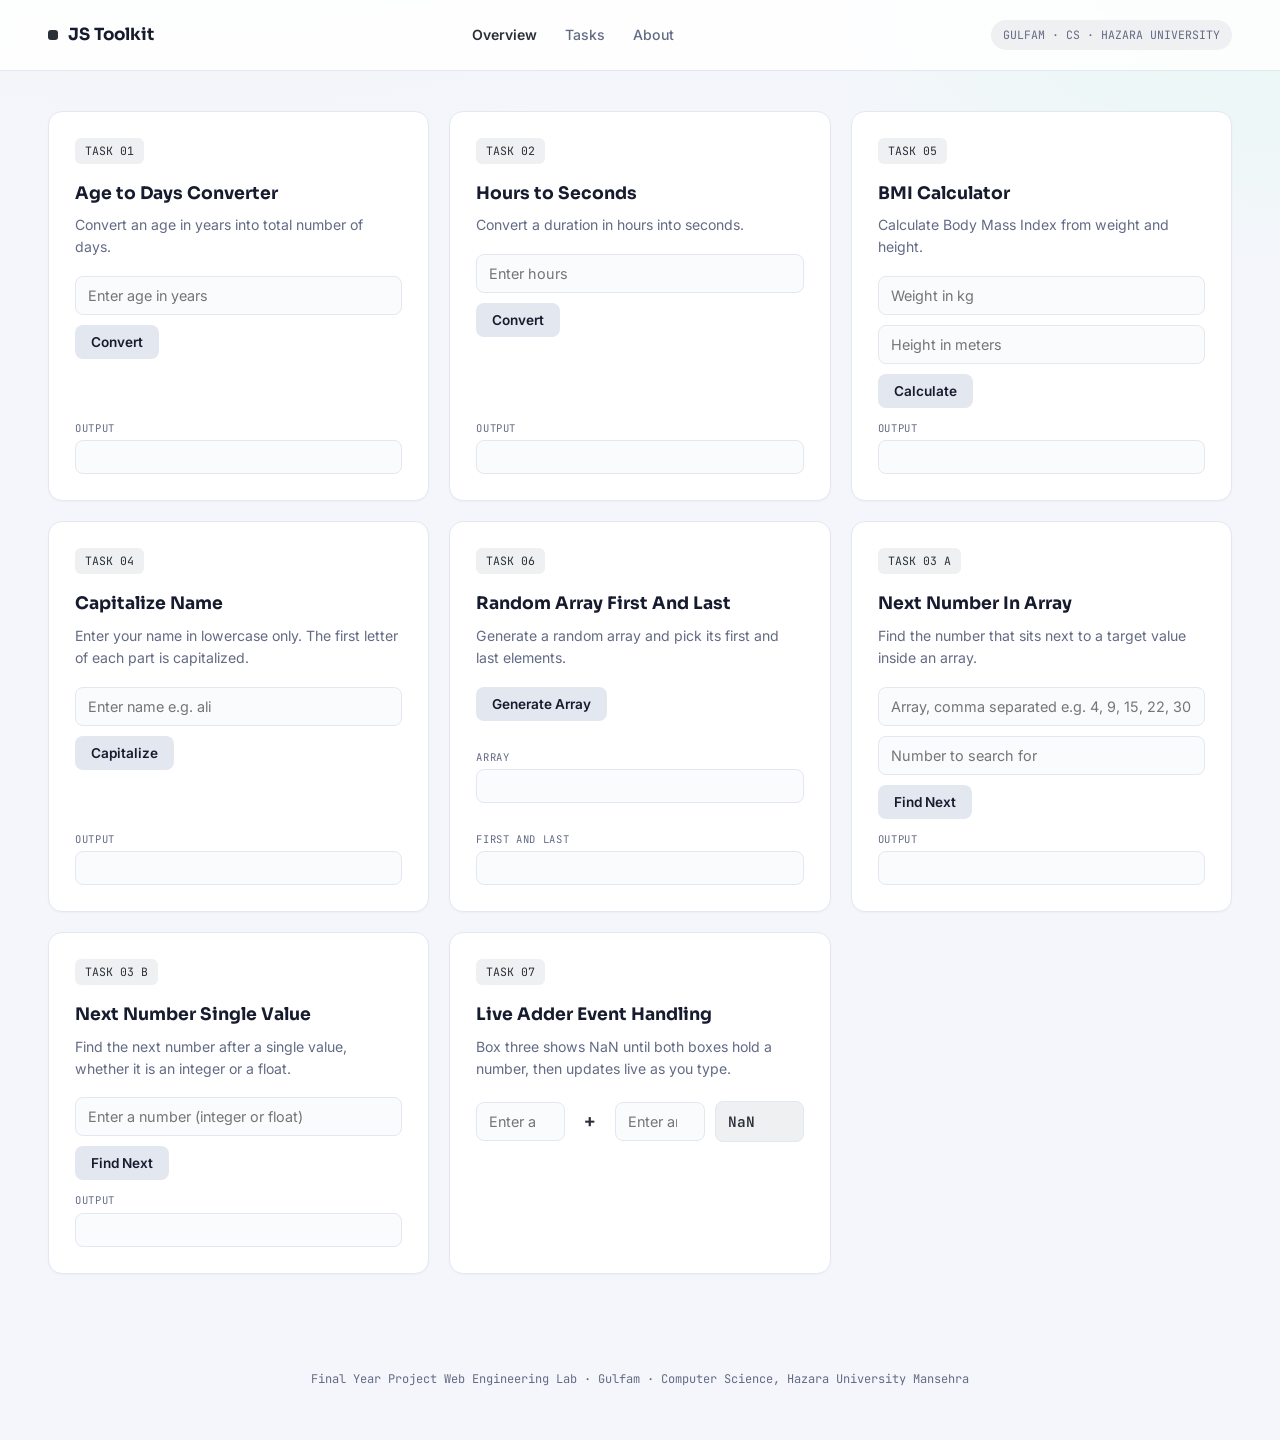
==== commit 5b6e681d: "Update index.html" ====
--- a/index.html
+++ b/index.html
@@ -3,17 +3,25 @@
 <head>
 <meta charset="UTF-8">
 <meta name="viewport" content="width=device-width, initial-scale=1.0">
-<title>JS Utility Toolkit — Web Engineering Lab</title>
+
+<title>JS Utility Toolkit Web Engineering Lab</title>
+
 <link rel="preconnect" href="https://fonts.googleapis.com">
 <link rel="preconnect" href="https://fonts.gstatic.com" crossorigin>
+
 <link href="https://fonts.googleapis.com/css2?family=Sora:wght@500;600;700;800&family=Inter:wght@400;500;600&family=JetBrains+Mono:wght@400;500&display=swap" rel="stylesheet">
+
 <link rel="stylesheet" href="style.css">
 </head>
 
 <body>
 
 <header class="topbar" id="topbar">
-  <div class="brand"><span class="brand__dot"></span>JS Toolkit</div>
+
+  <div class="brand">
+    <span class="brand__dot"></span>
+    JS Toolkit
+  </div>
 
   <nav class="topbar__nav">
     <a href="#task1" class="active">Overview</a>
@@ -21,22 +29,36 @@
     <a href="#about">About</a>
   </nav>
 
-  <div class="meta">GULFAM · CS · HAZARA UNIVERSITY</div>
+  <div class="meta">
+    GULFAM · CS · HAZARA UNIVERSITY
+  </div>
+
 </header>
 
+
 <main class="cards">
+
 
   <!-- TASK 1 -->
   <section class="card" id="task1">
+
     <div class="card__top">
       <span class="card__no">TASK 01</span>
     </div>
 
     <h3>Age to Days Converter</h3>
-    <p>Convert an age in years into total number of days.</p>
-
-    <input type="number" id="ageInput"
-    placeholder="Enter age in years" min="0" step="any">
+
+    <p>
+      Convert an age in years into total number of days.
+    </p>
+
+    <input
+      type="number"
+      id="ageInput"
+      placeholder="Enter age in years"
+      min="0"
+      step="any"
+    >
 
     <button id="ageBtn">
       <span class="btn__label">Convert</span>
@@ -46,20 +68,30 @@
       <span class="result-label">Output</span>
       <span class="result-value is-empty"></span>
     </div>
+
   </section>
 
 
   <!-- TASK 2 -->
   <section class="card" id="task2">
+
     <div class="card__top">
       <span class="card__no">TASK 02</span>
     </div>
 
     <h3>Hours to Seconds</h3>
-    <p>Convert a duration in hours into seconds.</p>
-
-    <input type="number" id="hoursInput"
-    placeholder="Enter hours" min="0" step="any">
+
+    <p>
+      Convert a duration in hours into seconds.
+    </p>
+
+    <input
+      type="number"
+      id="hoursInput"
+      placeholder="Enter hours"
+      min="0"
+      step="any"
+    >
 
     <button id="hoursBtn">
       <span class="btn__label">Convert</span>
@@ -69,23 +101,38 @@
       <span class="result-label">Output</span>
       <span class="result-value is-empty"></span>
     </div>
+
   </section>
 
 
   <!-- TASK 5 -->
   <section class="card" id="task5">
+
     <div class="card__top">
       <span class="card__no">TASK 05</span>
     </div>
 
     <h3>BMI Calculator</h3>
-    <p>Calculate Body Mass Index from weight and height.</p>
-
-    <input type="number" id="weightInput"
-    placeholder="Weight (kg)" min="0" step="any">
-
-    <input type="number" id="heightInput"
-    placeholder="Height (m)" min="0" step="any">
+
+    <p>
+      Calculate Body Mass Index from weight and height.
+    </p>
+
+    <input
+      type="number"
+      id="weightInput"
+      placeholder="Weight in kg"
+      min="0"
+      step="any"
+    >
+
+    <input
+      type="number"
+      id="heightInput"
+      placeholder="Height in meters"
+      min="0"
+      step="any"
+    >
 
     <button id="bmiBtn">
       <span class="btn__label">Calculate</span>
@@ -95,11 +142,13 @@
       <span class="result-label">Output</span>
       <span class="result-value is-empty"></span>
     </div>
+
   </section>
 
 
   <!-- TASK 4 -->
   <section class="card" id="task4">
+
     <div class="card__top">
       <span class="card__no">TASK 04</span>
     </div>
@@ -107,10 +156,14 @@
     <h3>Capitalize Name</h3>
 
     <p>
-      Enter your name in lowercase only — the first letter of each part is capitalized.
-    </p>
-
-    <input type="text" id="nameInput" placeholder="Ali">
+      Enter your name in lowercase only. The first letter of each part is capitalized.
+    </p>
+
+    <input
+      type="text"
+      id="nameInput"
+      placeholder="Enter name e.g. ali"
+    >
 
     <button id="nameBtn">
       <span class="btn__label">Capitalize</span>
@@ -120,17 +173,22 @@
       <span class="result-label">Output</span>
       <span class="result-value is-empty"></span>
     </div>
+
   </section>
 
 
   <!-- TASK 6 -->
   <section class="card" id="task6">
+
     <div class="card__top">
       <span class="card__no">TASK 06</span>
     </div>
 
-    <h3>Random Array — First &amp; Last</h3>
-    <p>Generate a random array, then pick its first and last elements.</p>
+    <h3>Random Array First And Last</h3>
+
+    <p>
+      Generate a random array and pick its first and last elements.
+    </p>
 
     <button id="genArrayBtn">
       <span class="btn__label">Generate Array</span>
@@ -142,26 +200,38 @@
     </div>
 
     <div class="result" id="endsOutput">
-      <span class="result-label">First &amp; Last</span>
-      <span class="result-value is-empty"></span>
-    </div>
+      <span class="result-label">First And Last</span>
+      <span class="result-value is-empty"></span>
+    </div>
+
   </section>
 
 
   <!-- TASK 3A -->
   <section class="card" id="task3">
-    <div class="card__top">
-      <span class="card__no">TASK 03 · A</span>
-    </div>
-
-    <h3>Next Number — In Array</h3>
-    <p>Find the number that sits next to a target value inside an array.</p>
-
-    <input type="text" id="arrayInput"
-    placeholder="Array, comma-separated e.g. 4, 9, 15, 22, 30">
-
-    <input type="number" id="arrayTarget"
-    placeholder="Number to search for" step="any">
+
+    <div class="card__top">
+      <span class="card__no">TASK 03 A</span>
+    </div>
+
+    <h3>Next Number In Array</h3>
+
+    <p>
+      Find the number that sits next to a target value inside an array.
+    </p>
+
+    <input
+      type="text"
+      id="arrayInput"
+      placeholder="Array, comma separated e.g. 4, 9, 15, 22, 30"
+    >
+
+    <input
+      type="number"
+      id="arrayTarget"
+      placeholder="Number to search for"
+      step="any"
+    >
 
     <button id="arrayBtn">
       <span class="btn__label">Find Next</span>
@@ -171,20 +241,29 @@
       <span class="result-label">Output</span>
       <span class="result-value is-empty"></span>
     </div>
+
   </section>
 
 
   <!-- TASK 3B -->
   <section class="card" id="task3b">
-    <div class="card__top">
-      <span class="card__no">TASK 03 · B</span>
-    </div>
-
-    <h3>Next Number — Single Value</h3>
-    <p>Find the next number after a single value, whether it's an integer or a float.</p>
-
-    <input type="number" id="singleInput"
-    placeholder="Enter a number (integer or float)" step="any">
+
+    <div class="card__top">
+      <span class="card__no">TASK 03 B</span>
+    </div>
+
+    <h3>Next Number Single Value</h3>
+
+    <p>
+      Find the next number after a single value, whether it is an integer or a float.
+    </p>
+
+    <input
+      type="number"
+      id="singleInput"
+      placeholder="Enter a number (integer or float)"
+      step="any"
+    >
 
     <button id="singleBtn">
       <span class="btn__label">Find Next</span>
@@ -194,68 +273,103 @@
       <span class="result-label">Output</span>
       <span class="result-value is-empty"></span>
     </div>
+
   </section>
 
 
   <!-- TASK 7 -->
   <section class="card" id="task7">
+
     <div class="card__top">
       <span class="card__no">TASK 07</span>
     </div>
 
-    <h3>Live Adder (Event Handling)</h3>
-
-    <p>
-      Box three shows <code>NaN</code> until both boxes hold a number,
-      then updates live as you type.
+    <h3>Live Adder Event Handling</h3>
+
+    <p>
+      Box three shows NaN until both boxes hold a number, then updates live as you type.
     </p>
 
     <div class="triplet">
-      <input type="number" id="box1" placeholder="Box 1">
+
+      <input
+        type="number"
+        id="box1"
+        placeholder="Enter any number"
+      >
 
       <span class="triplet__op">+</span>
 
-      <input type="number" id="box2" placeholder="Box 2">
-
-      <input type="text" id="box3" placeholder="NaN" readonly>
-    </div>
+      <input
+        type="number"
+        id="box2"
+        placeholder="Enter any number"
+      >
+
+      <input
+        type="text"
+        id="box3"
+        placeholder="NaN"
+        readonly
+      >
+
+    </div>
+
   </section>
 
 </main>
 
 
 <footer class="pagefoot" id="about">
+
   <p>
-    Final Year Project — Web Engineering Lab · Gulfam · Computer Science,
+    Final Year Project Web Engineering Lab · Gulfam · Computer Science,
     Hazara University Mansehra
   </p>
+
 </footer>
 
 
 <script src="script.js"></script>
 
+
 <script>
-  const topbar = document.getElementById("topbar");
-
-  window.addEventListener("scroll", () => {
-    topbar.classList.toggle(
-      "is-scrolled",
-      window.scrollY > 8
-    );
+
+const topbar = document.getElementById("topbar");
+
+window.addEventListener("scroll", () => {
+
+  topbar.classList.toggle(
+    "is-scrolled",
+    window.scrollY > 8
+  );
+
+});
+
+
+const cards = document.querySelectorAll(".card");
+
+const io = new IntersectionObserver((entries) => {
+
+  entries.forEach((entry) => {
+
+    if (entry.isIntersecting) {
+
+      entry.target.classList.add("is-visible");
+
+      io.unobserve(entry.target);
+
+    }
+
   });
 
-  const cards = document.querySelectorAll(".card");
-
-  const io = new IntersectionObserver((entries) => {
-    entries.forEach((entry) => {
-      if (entry.isIntersecting) {
-        entry.target.classList.add("is-visible");
-        io.unobserve(entry.target);
-      }
-    });
-  }, { threshold: 0.12 });
-
-  cards.forEach((card) => io.observe(card));
+}, {
+  threshold: 0.12
+});
+
+
+cards.forEach((card) => io.observe(card));
+
 </script>
 
 </body>
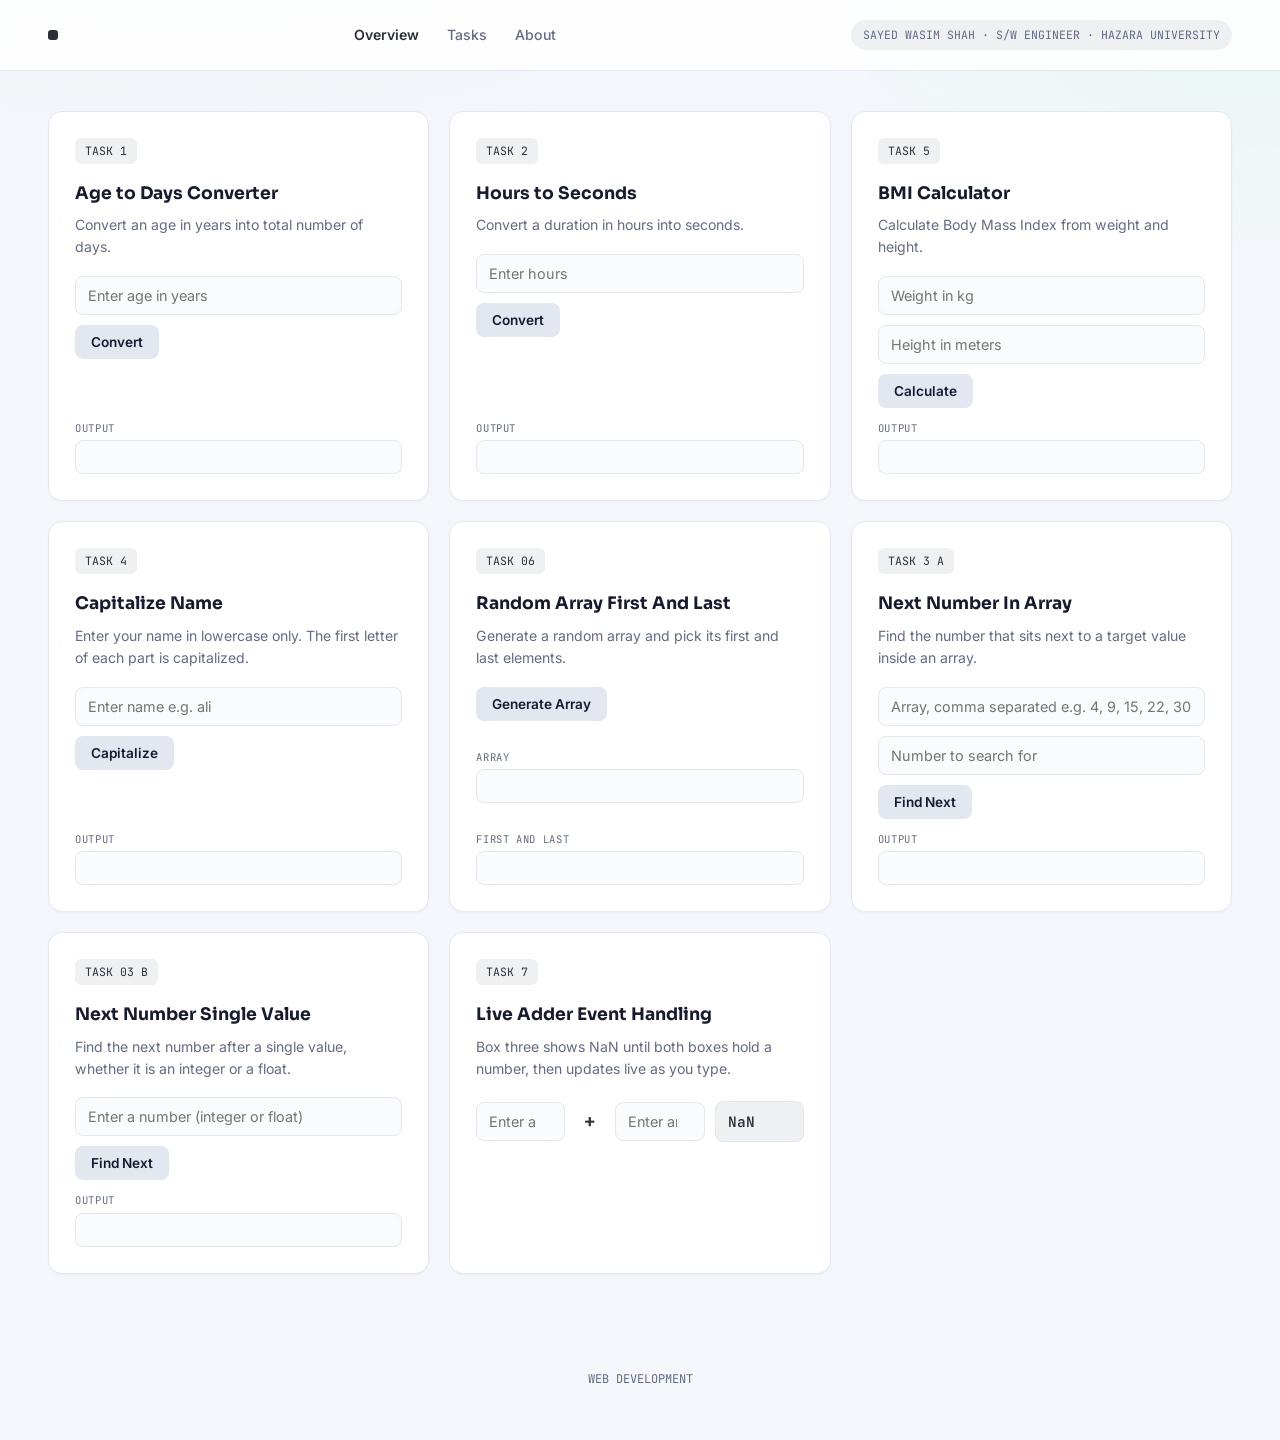
==== commit 3fd91023: "Update index.html" ====
--- a/index.html
+++ b/index.html
@@ -4,7 +4,7 @@
 <meta charset="UTF-8">
 <meta name="viewport" content="width=device-width, initial-scale=1.0">
 
-<title>JS Utility Toolkit Web Engineering Lab</title>
+
 
 <link rel="preconnect" href="https://fonts.googleapis.com">
 <link rel="preconnect" href="https://fonts.gstatic.com" crossorigin>
@@ -20,7 +20,7 @@
 
   <div class="brand">
     <span class="brand__dot"></span>
-    JS Toolkit
+    
   </div>
 
   <nav class="topbar__nav">
@@ -30,7 +30,7 @@
   </nav>
 
   <div class="meta">
-    GULFAM · CS · HAZARA UNIVERSITY
+      SAYED WASIM SHAH · S/W ENGINEER · HAZARA UNIVERSITY
   </div>
 
 </header>
@@ -43,7 +43,7 @@
   <section class="card" id="task1">
 
     <div class="card__top">
-      <span class="card__no">TASK 01</span>
+      <span class="card__no">TASK 1</span>
     </div>
 
     <h3>Age to Days Converter</h3>
@@ -76,7 +76,7 @@
   <section class="card" id="task2">
 
     <div class="card__top">
-      <span class="card__no">TASK 02</span>
+      <span class="card__no">TASK 2</span>
     </div>
 
     <h3>Hours to Seconds</h3>
@@ -109,7 +109,7 @@
   <section class="card" id="task5">
 
     <div class="card__top">
-      <span class="card__no">TASK 05</span>
+      <span class="card__no">TASK 5</span>
     </div>
 
     <h3>BMI Calculator</h3>
@@ -150,7 +150,7 @@
   <section class="card" id="task4">
 
     <div class="card__top">
-      <span class="card__no">TASK 04</span>
+      <span class="card__no">TASK 4</span>
     </div>
 
     <h3>Capitalize Name</h3>
@@ -211,7 +211,7 @@
   <section class="card" id="task3">
 
     <div class="card__top">
-      <span class="card__no">TASK 03 A</span>
+      <span class="card__no">TASK 3 A</span>
     </div>
 
     <h3>Next Number In Array</h3>
@@ -281,7 +281,7 @@
   <section class="card" id="task7">
 
     <div class="card__top">
-      <span class="card__no">TASK 07</span>
+      <span class="card__no">TASK 7</span>
     </div>
 
     <h3>Live Adder Event Handling</h3>
@@ -323,8 +323,7 @@
 <footer class="pagefoot" id="about">
 
   <p>
-    Final Year Project Web Engineering Lab · Gulfam · Computer Science,
-    Hazara University Mansehra
+    WEB DEVELOPMENT
   </p>
 
 </footer>
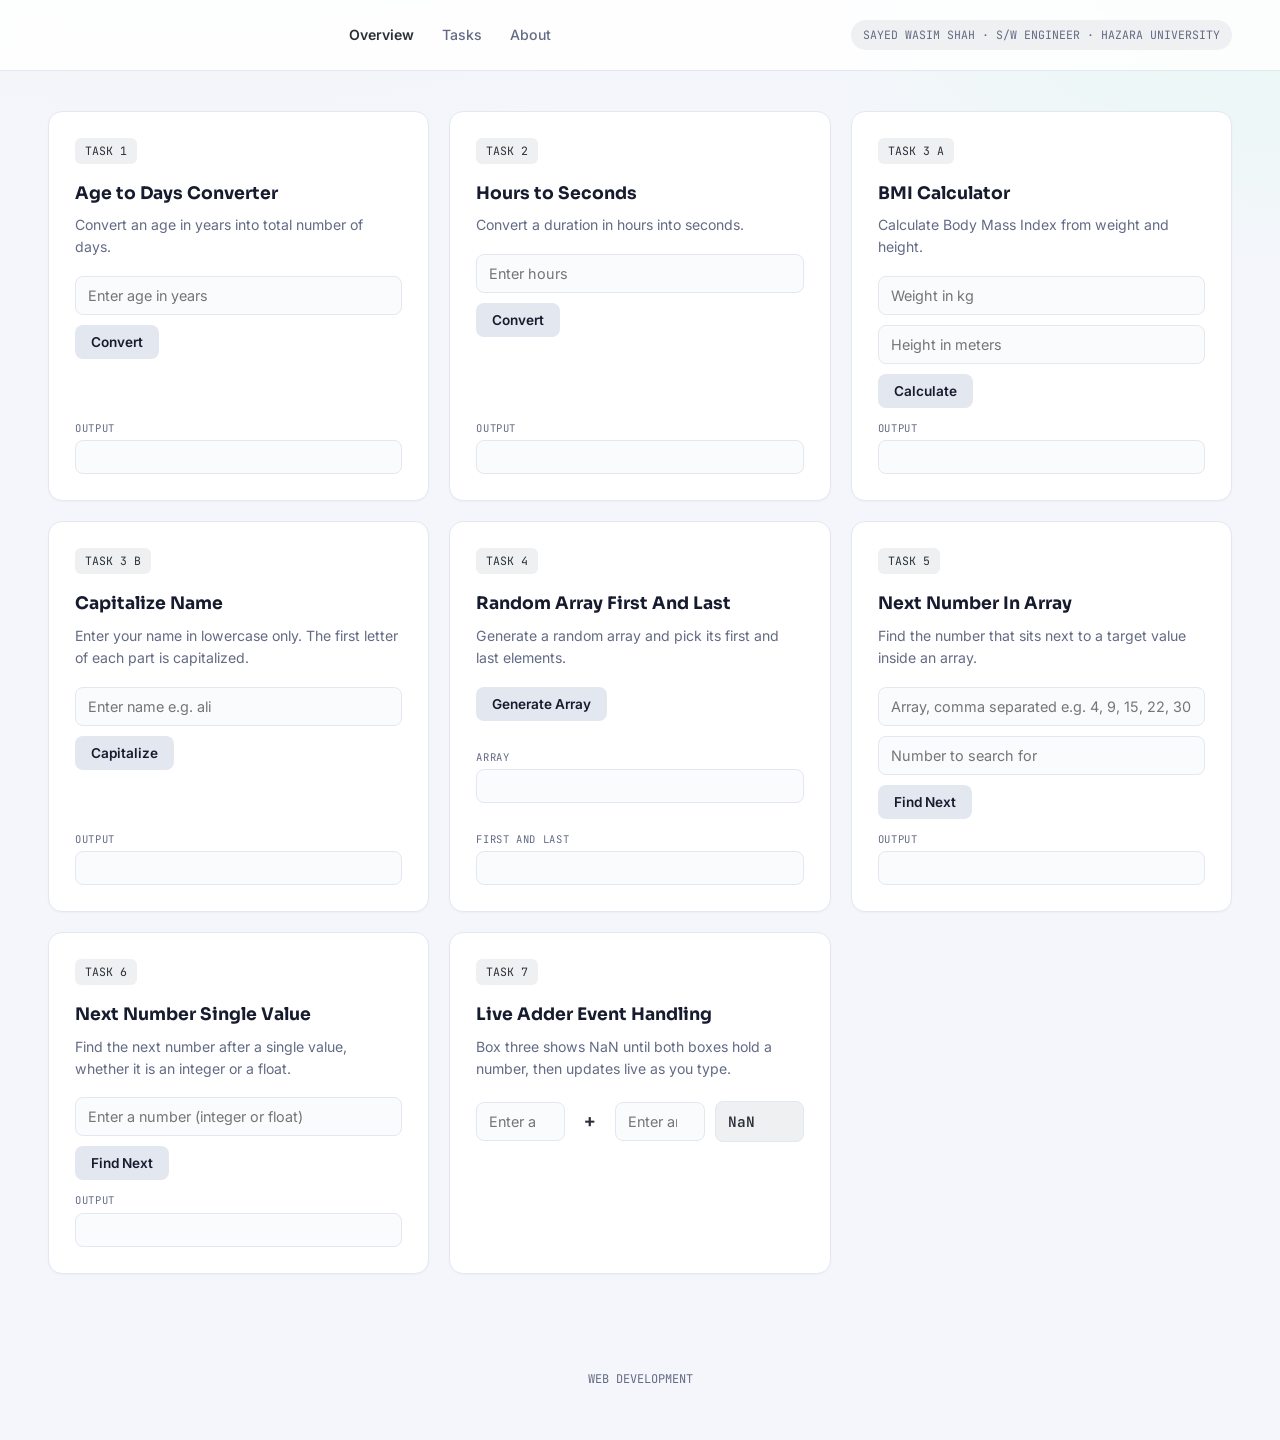
==== commit c1be3c34: "Update index.html" ====
--- a/index.html
+++ b/index.html
@@ -19,7 +19,7 @@
 <header class="topbar" id="topbar">
 
   <div class="brand">
-    <span class="brand__dot"></span>
+    
     
   </div>
 
@@ -109,7 +109,7 @@
   <section class="card" id="task5">
 
     <div class="card__top">
-      <span class="card__no">TASK 5</span>
+      <span class="card__no">TASK 3 A </span>
     </div>
 
     <h3>BMI Calculator</h3>
@@ -150,7 +150,7 @@
   <section class="card" id="task4">
 
     <div class="card__top">
-      <span class="card__no">TASK 4</span>
+      <span class="card__no">TASK 3 B</span>
     </div>
 
     <h3>Capitalize Name</h3>
@@ -181,7 +181,7 @@
   <section class="card" id="task6">
 
     <div class="card__top">
-      <span class="card__no">TASK 06</span>
+      <span class="card__no">TASK 4 </span>
     </div>
 
     <h3>Random Array First And Last</h3>
@@ -211,7 +211,7 @@
   <section class="card" id="task3">
 
     <div class="card__top">
-      <span class="card__no">TASK 3 A</span>
+      <span class="card__no">TASK 5</span>
     </div>
 
     <h3>Next Number In Array</h3>
@@ -249,7 +249,7 @@
   <section class="card" id="task3b">
 
     <div class="card__top">
-      <span class="card__no">TASK 03 B</span>
+      <span class="card__no">TASK 6 </span>
     </div>
 
     <h3>Next Number Single Value</h3>
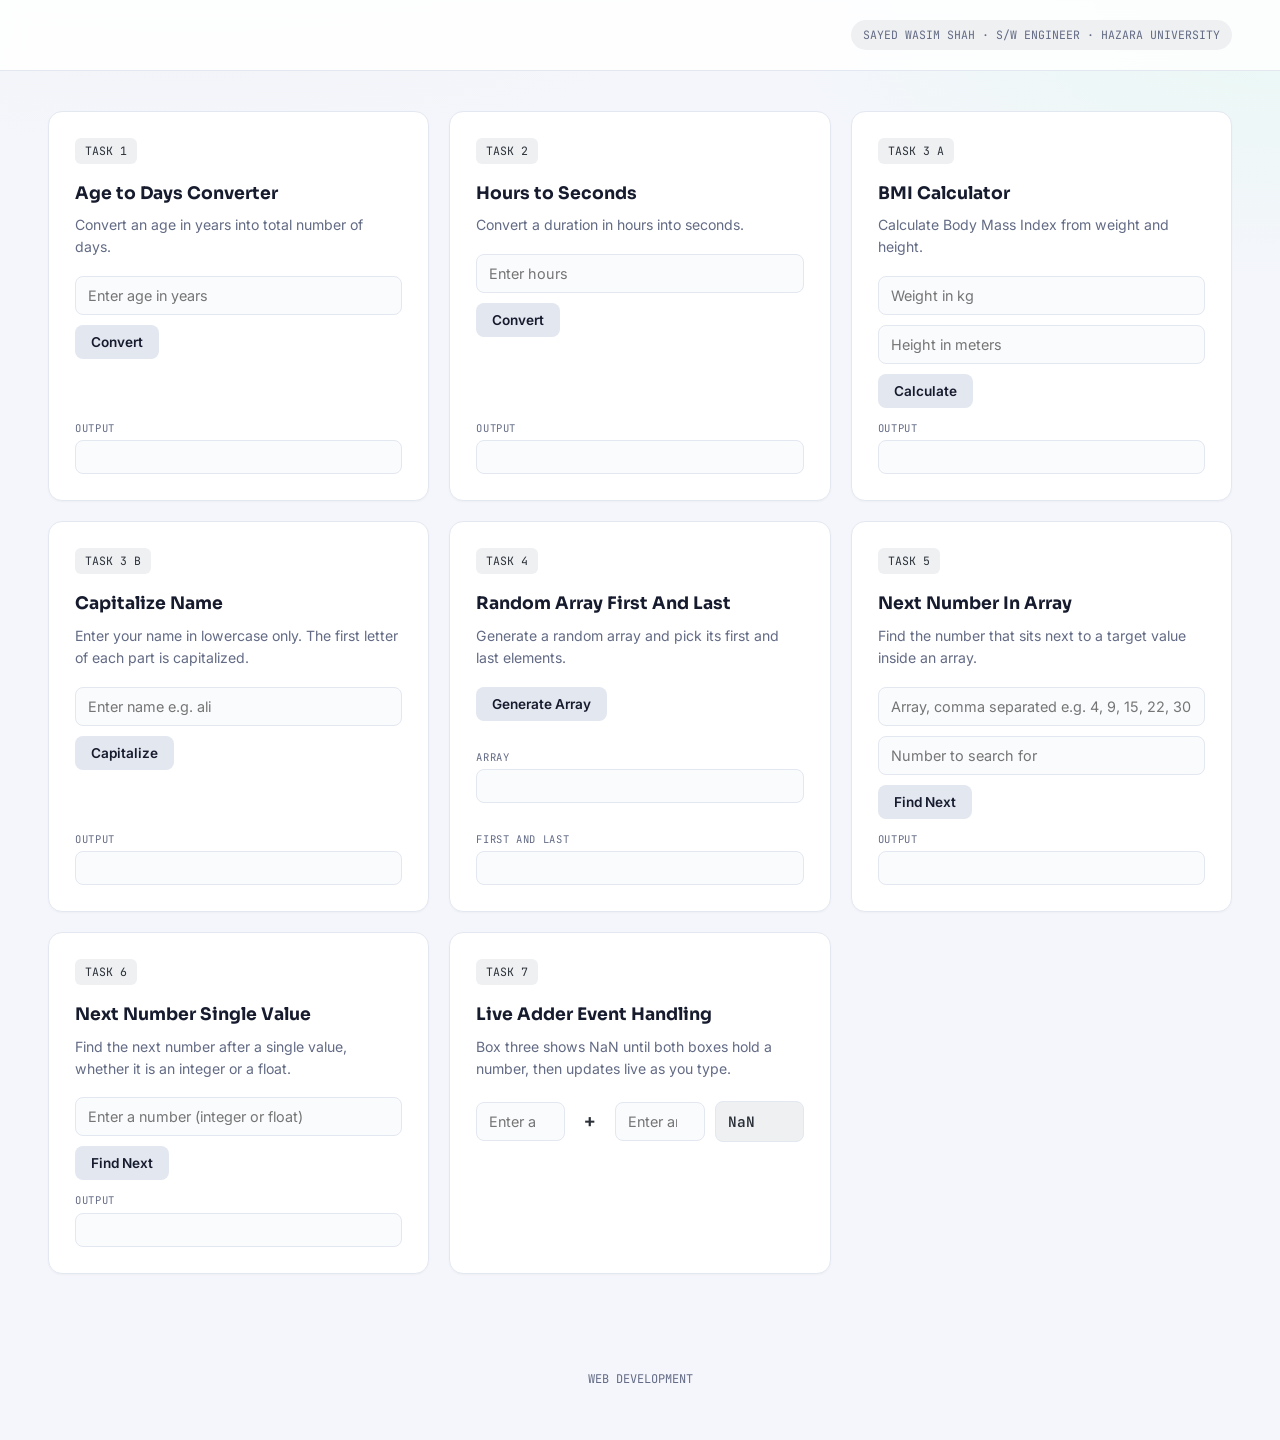
==== commit 2d974b08: "Update index.html" ====
--- a/index.html
+++ b/index.html
@@ -23,11 +23,7 @@
     
   </div>
 
-  <nav class="topbar__nav">
-    <a href="#task1" class="active">Overview</a>
-    <a href="#task1">Tasks</a>
-    <a href="#about">About</a>
-  </nav>
+
 
   <div class="meta">
       SAYED WASIM SHAH · S/W ENGINEER · HAZARA UNIVERSITY
